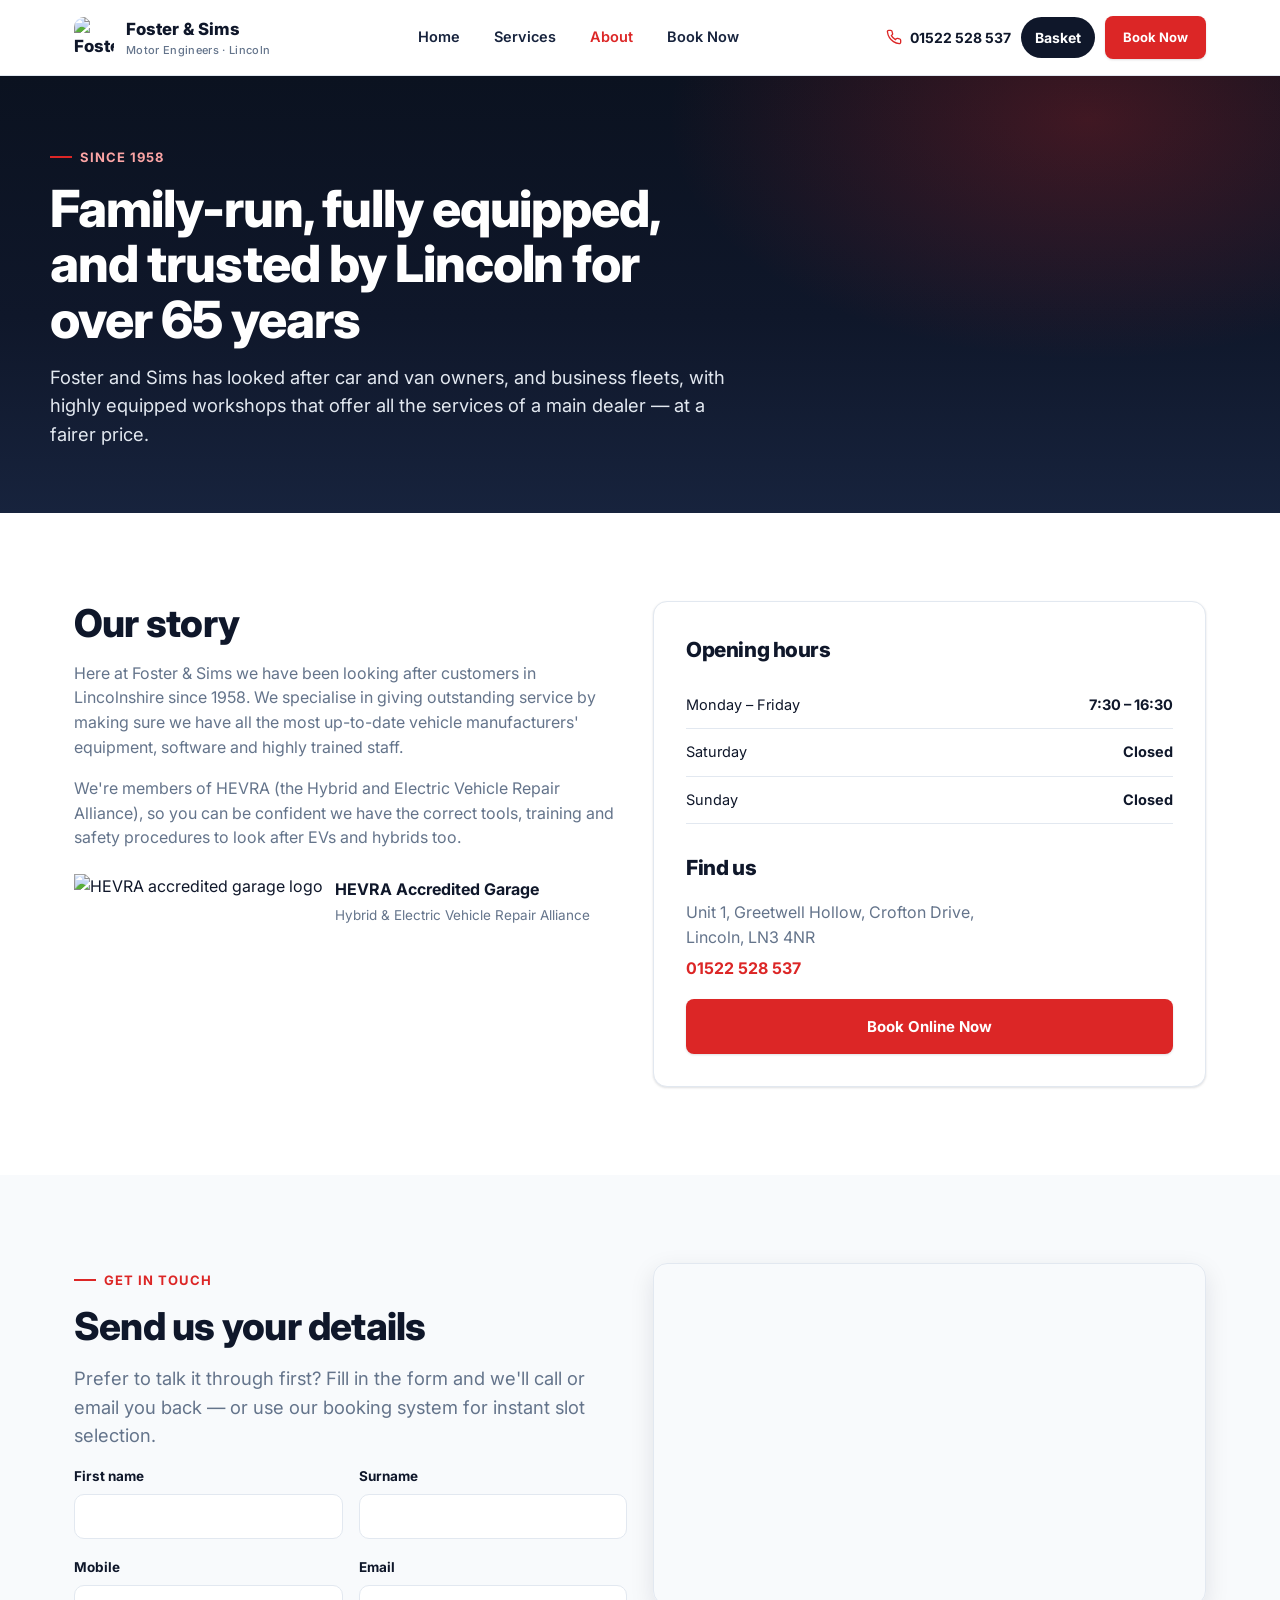
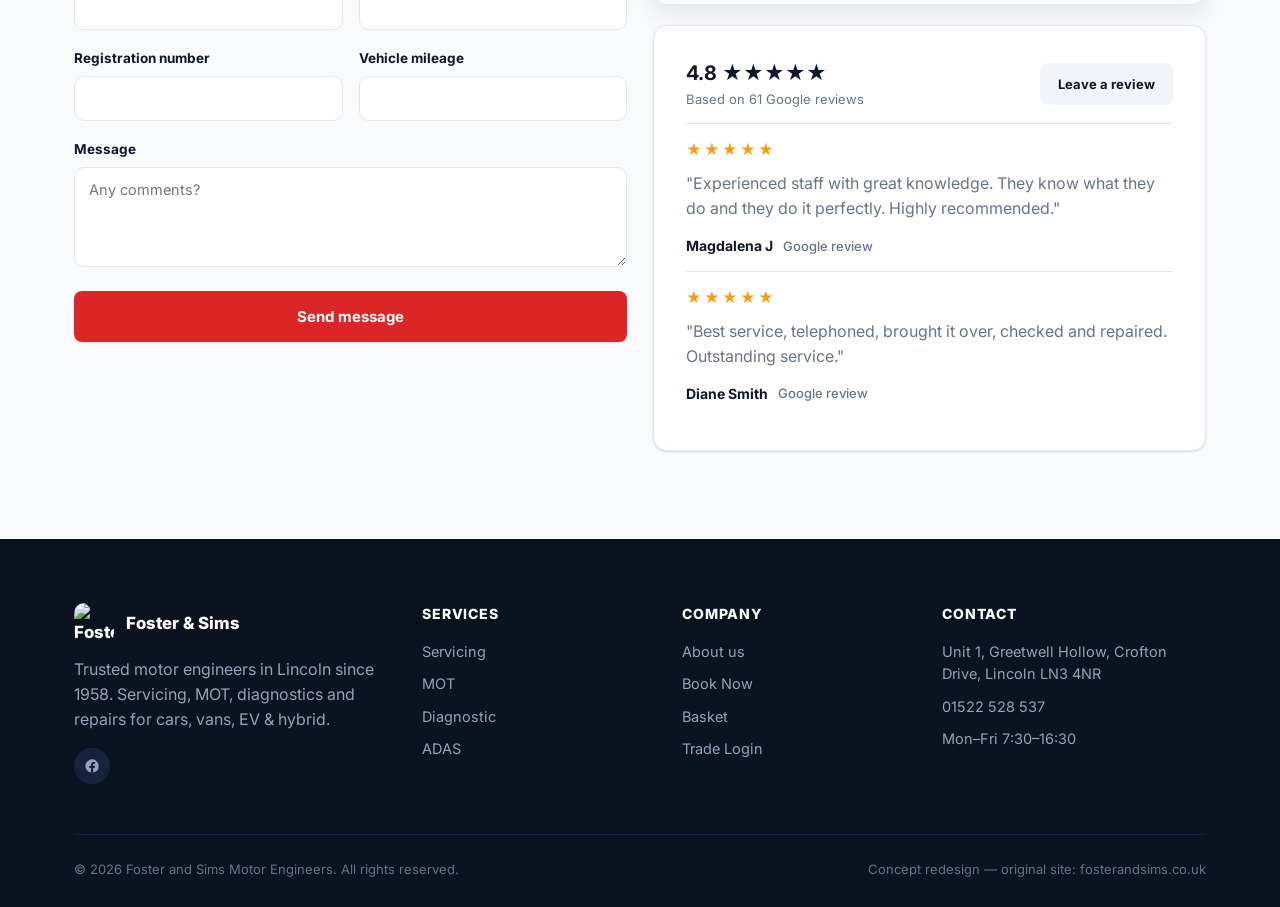
==== about.html @ 4a1a7415 "Initial commit: Foster & Sims website" ====
<!DOCTYPE html>
<html lang="en">
<head>
<meta charset="UTF-8">
<meta name="viewport" content="width=device-width, initial-scale=1">
<title>About Us — Foster &amp; Sims Motor Engineers, Lincoln</title>
<meta name="description" content="Foster and Sims has looked after Lincoln car and van owners since 1958. Opening hours, location, reviews and how to reach us.">
<link rel="icon" href="https://fosterandsims.co.uk/wp-content/uploads/2022/02/cropped-fosterlogo.jpg">
<link rel="preconnect" href="https://fonts.googleapis.com">
<link href="https://fonts.googleapis.com/css2?family=Inter:wght@400;500;600;700;800&display=swap" rel="stylesheet">
<link rel="stylesheet" href="css/styles.css">
<style>
  .hours-table { width: 100%; border-collapse: collapse; }
  .hours-table td { padding: 12px 0; border-bottom: 1px solid var(--slate-200); font-size: 14.5px; }
  .hours-table td:last-child { text-align: right; font-weight: 700; color: var(--navy-900); }
  .map-embed { border-radius: var(--radius-md); overflow: hidden; box-shadow: var(--shadow-md); border: 1px solid var(--slate-200); }
  .map-embed iframe { width: 100%; height: 340px; border: 0; display: block; }
</style>
</head>
<body>

<header class="site-header">
  <div class="container nav-row">
    <a href="index.html" class="brand">
      <img src="https://fosterandsims.co.uk/wp-content/uploads/2022/02/cropped-fosterlogo.jpg" alt="Foster and Sims logo">
      <span>Foster &amp; Sims<small>Motor Engineers · Lincoln</small></span>
    </a>
    <ul class="nav-links">
      <li><a href="index.html">Home</a></li>
      <li class="has-dropdown">
        <a href="services.html">Services</a>
        <div class="dropdown">
          <a href="services.html#servicing">Servicing</a>
          <a href="services.html#mot">MOT</a>
          <a href="services.html#keys">Keys</a>
          <a href="services.html#dpf">DPF</a>
          <a href="services.html#aircon">Air Conditioning</a>
          <a href="services.html#diagnostic">Diagnostic</a>
          <a href="services.html#recovery">Recovery</a>
          <a href="services.html#adas">ADAS</a>
        </div>
      </li>
      <li><a href="about.html" class="active">About</a></li>
      <li><a href="booking.html">Book Now</a></li>
    </ul>
    <div class="nav-cta">
      <div class="nav-phone">
        <svg width="16" height="16" viewBox="0 0 24 24" fill="none" stroke="currentColor" stroke-width="2"><path d="M22 16.92v3a2 2 0 0 1-2.18 2 19.79 19.79 0 0 1-8.63-3.07 19.5 19.5 0 0 1-6-6 19.79 19.79 0 0 1-3.07-8.67A2 2 0 0 1 4.11 2h3a2 2 0 0 1 2 1.72c.127.96.361 1.903.7 2.81a2 2 0 0 1-.45 2.11L8.09 9.91a16 16 0 0 0 6 6l1.27-1.27a2 2 0 0 1 2.11-.45c.907.339 1.85.573 2.81.7A2 2 0 0 1 22 16.92z"/></svg>
        01522 528 537
      </div>
      <a href="checkout.html" class="cart-pill">Basket <span class="cart-count" data-cart-count>0</span></a>
      <a href="booking.html" class="btn btn-primary btn-sm">Book Now</a>
      <button class="menu-toggle" aria-label="Menu"><span></span><span></span><span></span></button>
    </div>
  </div>
</header>

<section class="hero">
  <div class="container" style="position:relative; padding:64px 0 48px;">
    <div class="eyebrow" style="color:#fca5a5;">Since 1958</div>
    <h1 style="color:white; max-width:700px;">Family-run, fully equipped, and trusted by Lincoln for over 65 years</h1>
    <p class="lede" style="color:var(--slate-200); max-width:680px;">Foster and Sims has looked after car and van owners, and business fleets, with highly equipped workshops that offer all the services of a main dealer — at a fairer price.</p>
  </div>
</section>

<section class="section">
  <div class="container grid grid-2" style="align-items:start;">
    <div>
      <h2>Our story</h2>
      <p>Here at Foster &amp; Sims we have been looking after customers in Lincolnshire since 1958. We specialise in giving outstanding service by making sure we have all the most up-to-date vehicle manufacturers' equipment, software and highly trained staff.</p>
      <p>We're members of HEVRA (the Hybrid and Electric Vehicle Repair Alliance), so you can be confident we have the correct tools, training and safety procedures to look after EVs and hybrids too.</p>
      <div class="flex items-center gap-12" style="margin-top:24px;">
        <img src="https://fosterandsims.co.uk/wp-content/uploads/2022/02/HEVRA-logo-new.png" alt="HEVRA accredited garage logo" style="height:56px; width:auto;">
        <div>
          <b style="display:block;">HEVRA Accredited Garage</b>
          <span style="color:var(--slate-500); font-size:13.5px;">Hybrid &amp; Electric Vehicle Repair Alliance</span>
        </div>
      </div>
    </div>
    <div class="panel">
      <h3>Opening hours</h3>
      <table class="hours-table">
        <tr><td>Monday – Friday</td><td>7:30 – 16:30</td></tr>
        <tr><td>Saturday</td><td>Closed</td></tr>
        <tr><td>Sunday</td><td>Closed</td></tr>
      </table>
      <h3 style="margin-top:28px;">Find us</h3>
      <p style="margin-bottom:6px;">Unit 1, Greetwell Hollow, Crofton Drive,<br>Lincoln, LN3 4NR</p>
      <p style="margin-bottom:6px;"><a href="tel:01522528537" style="color:var(--red-600); font-weight:700;">01522 528 537</a></p>
      <a href="booking.html" class="btn btn-primary btn-block" style="margin-top:12px;">Book Online Now</a>
    </div>
  </div>
</section>

<section class="section section-alt">
  <div class="container grid grid-2" style="align-items:start;">
    <div>
      <div class="eyebrow">Get in touch</div>
      <h2>Send us your details</h2>
      <p class="lede">Prefer to talk it through first? Fill in the form and we'll call or email you back — or use our booking system for instant slot selection.</p>
      <form id="contactForm">
        <div class="field-row">
          <div class="field"><label for="cFirst">First name</label><input id="cFirst" required></div>
          <div class="field"><label for="cLast">Surname</label><input id="cLast" required></div>
        </div>
        <div class="field-row">
          <div class="field"><label for="cPhone">Mobile</label><input id="cPhone" type="tel" required></div>
          <div class="field"><label for="cEmail">Email</label><input id="cEmail" type="email" required></div>
        </div>
        <div class="field-row">
          <div class="field"><label for="cReg">Registration number</label><input id="cReg"></div>
          <div class="field"><label for="cMileage">Vehicle mileage</label><input id="cMileage" type="number"></div>
        </div>
        <div class="field">
          <label for="cMessage">Message</label>
          <textarea id="cMessage" placeholder="Any comments?"></textarea>
        </div>
        <div id="contactAlert" class="alert alert-success hidden" style="margin-bottom:16px;"></div>
        <button type="submit" class="btn btn-primary btn-block">Send message</button>
      </form>
    </div>
    <div>
      <div class="map-embed">
        <iframe src="https://maps.google.com/maps?q=Foster%20and%20Sims&t=m&z=15&output=embed&iwloc=near" loading="lazy" title="Foster and Sims location map"></iframe>
      </div>
      <div class="panel" style="margin-top:20px;">
        <div class="flex items-center justify-between" style="margin-bottom:14px;">
          <div>
            <b style="font-size:20px;">4.8 ★★★★★</b>
            <div style="color:var(--slate-500); font-size:13px;">Based on 61 Google reviews</div>
          </div>
          <a href="https://search.google.com/local/writereview?placeid=ChIJxYJKTl9beEgRuau8gdpOIkw" target="_blank" rel="noopener" class="btn btn-ghost btn-sm">Leave a review</a>
        </div>
        <div class="testimonial" style="box-shadow:none; border:none; padding:14px 0; border-top:1px solid var(--slate-200); border-radius:0;">
          <div class="stars">★★★★★</div>
          <p style="margin-bottom:0;">"Experienced staff with great knowledge. They know what they do and they do it perfectly. Highly recommended."</p>
          <div class="testimonial-author">Magdalena J<span>Google review</span></div>
        </div>
        <div class="testimonial" style="box-shadow:none; border:none; padding:14px 0; border-top:1px solid var(--slate-200); border-radius:0;">
          <div class="stars">★★★★★</div>
          <p style="margin-bottom:0;">"Best service, telephoned, brought it over, checked and repaired. Outstanding service."</p>
          <div class="testimonial-author">Diane Smith<span>Google review</span></div>
        </div>
      </div>
    </div>
  </div>
</section>

<footer class="site-footer">
  <div class="container">
    <div class="footer-grid">
      <div class="footer-brand">
        <div class="brand" style="color:white; margin-bottom:14px;">
          <img src="https://fosterandsims.co.uk/wp-content/uploads/2022/02/cropped-fosterlogo.jpg" alt="Foster and Sims logo">
          <span>Foster &amp; Sims</span>
        </div>
        <p>Trusted motor engineers in Lincoln since 1958. Servicing, MOT, diagnostics and repairs for cars, vans, EV &amp; hybrid.</p>
        <div class="socials">
          <a href="https://www.facebook.com/fosterandsims" aria-label="Facebook" target="_blank" rel="noopener">
            <svg width="16" height="16" viewBox="0 0 24 24" fill="currentColor"><path d="M22 12a10 10 0 1 0-11.5 9.87v-6.98H7.9V12h2.6V9.8c0-2.56 1.53-3.97 3.87-3.97 1.12 0 2.29.2 2.29.2v2.5h-1.29c-1.27 0-1.67.79-1.67 1.6V12h2.85l-.46 2.89h-2.39v6.98A10 10 0 0 0 22 12Z"/></svg>
          </a>
        </div>
      </div>
      <div>
        <h4>Services</h4>
        <a href="services.html#servicing">Servicing</a>
        <a href="services.html#mot">MOT</a>
        <a href="services.html#diagnostic">Diagnostic</a>
        <a href="services.html#adas">ADAS</a>
      </div>
      <div>
        <h4>Company</h4>
        <a href="about.html">About us</a>
        <a href="booking.html">Book Now</a>
        <a href="checkout.html">Basket</a>
        <a href="https://fosterandsims.co.uk/tradelogin/" target="_blank" rel="noopener">Trade Login</a>
      </div>
      <div>
        <h4>Contact</h4>
        <li>Unit 1, Greetwell Hollow, Crofton Drive, Lincoln LN3 4NR</li>
        <li>01522 528 537</li>
        <li>Mon–Fri 7:30–16:30</li>
      </div>
    </div>
    <div class="footer-bottom">
      <span>&copy; <span data-year></span> Foster and Sims Motor Engineers. All rights reserved.</span>
      <span>Concept redesign — original site: fosterandsims.co.uk</span>
    </div>
  </div>
</footer>

<script src="app.js"></script>
<script>
  document.getElementById("contactForm").addEventListener("submit", function (e) {
    e.preventDefault();
    var box = document.getElementById("contactAlert");
    box.textContent = "Thanks — we've got your details and will be in touch shortly.";
    box.classList.remove("hidden");
    this.reset();
  });
</script>
</body>
</html>
---- css/styles.css ----
/* =========================================================
   Foster & Sims — Design System
   ========================================================= */

:root {
  --navy-950: #0b1220;
  --navy-900: #0f172a;
  --navy-800: #17233d;
  --navy-700: #223256;
  --navy-600: #2e4372;
  --slate-500: #64748b;
  --slate-400: #94a3b8;
  --slate-200: #e2e8f0;
  --slate-100: #f1f5f9;
  --slate-50: #f8fafc;
  --white: #ffffff;

  --red-600: #dc2626;
  --red-700: #b91c1c;
  --red-50: #fef2f2;

  --amber-500: #f59e0b;

  --green-600: #16a34a;
  --green-50: #f0fdf4;

  --radius-sm: 8px;
  --radius-md: 14px;
  --radius-lg: 22px;

  --shadow-sm: 0 1px 2px rgba(15, 23, 42, 0.06), 0 1px 3px rgba(15, 23, 42, 0.08);
  --shadow-md: 0 8px 24px rgba(15, 23, 42, 0.10);
  --shadow-lg: 0 20px 48px rgba(15, 23, 42, 0.16);

  --container: 1180px;
  --header-h: 76px;
}

* { box-sizing: border-box; }
html { scroll-behavior: smooth; }

body {
  margin: 0;
  font-family: "Inter", -apple-system, BlinkMacSystemFont, "Segoe UI", Roboto, Helvetica, Arial, sans-serif;
  color: var(--navy-900);
  background: var(--white);
  -webkit-font-smoothing: antialiased;
  line-height: 1.55;
}

img { max-width: 100%; display: block; }
a { color: inherit; text-decoration: none; }
ul { margin: 0; padding: 0; list-style: none; }
button { font-family: inherit; cursor: pointer; }
input, select, textarea { font-family: inherit; }

.container {
  width: 100%;
  max-width: var(--container);
  margin: 0 auto;
  padding: 0 24px;
}

.section { padding: 88px 0; }
.section-tight { padding: 56px 0; }
.section-alt { background: var(--slate-50); }

.eyebrow {
  display: inline-flex;
  align-items: center;
  gap: 8px;
  font-size: 13px;
  font-weight: 700;
  letter-spacing: 0.08em;
  text-transform: uppercase;
  color: var(--red-600);
  margin-bottom: 14px;
}
.eyebrow::before {
  content: "";
  width: 22px;
  height: 2px;
  background: var(--red-600);
  display: inline-block;
}

h1, h2, h3, h4 { margin: 0 0 16px; font-weight: 800; letter-spacing: -0.02em; color: var(--navy-900); }
h1 { font-size: clamp(2.2rem, 4vw, 3.4rem); line-height: 1.08; }
h2 { font-size: clamp(1.7rem, 3vw, 2.4rem); line-height: 1.15; }
h3 { font-size: 1.3rem; }
p { color: var(--slate-500); margin: 0 0 16px; }
.lede { font-size: 1.15rem; color: var(--slate-500); max-width: 640px; }
.section-head { max-width: 640px; margin-bottom: 48px; }
.center { text-align: center; margin-left: auto; margin-right: auto; }

/* -------------------- Buttons -------------------- */
.btn {
  display: inline-flex;
  align-items: center;
  justify-content: center;
  gap: 8px;
  padding: 14px 26px;
  border-radius: var(--radius-sm);
  font-weight: 700;
  font-size: 15px;
  border: 2px solid transparent;
  transition: transform 0.15s ease, box-shadow 0.15s ease, background 0.15s ease, color 0.15s ease;
  white-space: nowrap;
}
.btn:active { transform: translateY(1px); }
.btn-primary { background: var(--red-600); color: var(--white); box-shadow: var(--shadow-sm); }
.btn-primary:hover { background: var(--red-700); box-shadow: var(--shadow-md); }
.btn-dark { background: var(--navy-900); color: var(--white); }
.btn-dark:hover { background: var(--navy-800); }
.btn-outline { background: transparent; border-color: rgba(255,255,255,0.35); color: inherit; }
.btn-outline:hover { border-color: var(--red-600); color: var(--red-600); }
.btn-ghost { background: var(--slate-100); color: var(--navy-900); }
.btn-ghost:hover { background: var(--slate-200); }
.btn-block { width: 100%; }
.btn-sm { padding: 9px 16px; font-size: 13px; border-radius: 8px; }
.btn:disabled { opacity: 0.5; cursor: not-allowed; }

/* -------------------- Header / Nav -------------------- */
.site-header {
  position: sticky;
  top: 0;
  z-index: 500;
  background: rgba(255,255,255,0.9);
  backdrop-filter: saturate(180%) blur(10px);
  border-bottom: 1px solid var(--slate-200);
  height: var(--header-h);
  display: flex;
  align-items: center;
  transition: box-shadow 0.2s ease;
}
.site-header.is-scrolled { box-shadow: var(--shadow-sm); }
.nav-row { display: flex; align-items: center; justify-content: space-between; gap: 24px; }
.brand { display: flex; align-items: center; gap: 12px; font-weight: 800; font-size: 1.05rem; color: var(--navy-900); }
.brand img { height: 40px; width: 40px; border-radius: 10px; object-fit: cover; }
.brand small { display: block; font-weight: 500; font-size: 11px; color: var(--slate-500); letter-spacing: 0.03em; }

.nav-links { display: flex; align-items: center; gap: 6px; }
.nav-links > li > a, .nav-links > li > button.nav-link {
  display: flex; align-items: center; gap: 6px;
  padding: 10px 14px; border-radius: 8px; font-weight: 600; font-size: 14.5px;
  color: var(--navy-800); background: transparent; border: none;
}
.nav-links > li > a:hover, .nav-links > li > button.nav-link:hover { background: var(--slate-100); color: var(--red-600); }
.nav-links > li > a.active { color: var(--red-600); }

.nav-cta { display: flex; align-items: center; gap: 10px; }
.nav-phone { display: flex; align-items: center; gap: 8px; font-weight: 700; font-size: 14px; color: var(--navy-900); }
.nav-phone svg { color: var(--red-600); }

.has-dropdown { position: relative; }
.dropdown {
  position: absolute; top: calc(100% + 10px); left: 0; min-width: 230px;
  background: var(--white); border-radius: var(--radius-md); box-shadow: var(--shadow-lg);
  border: 1px solid var(--slate-200); padding: 8px; opacity: 0; visibility: hidden;
  transform: translateY(6px); transition: all 0.15s ease;
}
.has-dropdown:hover .dropdown { opacity: 1; visibility: visible; transform: translateY(0); }
.dropdown a { display: block; padding: 10px 12px; border-radius: 8px; font-size: 14px; font-weight: 600; color: var(--navy-800); }
.dropdown a:hover { background: var(--red-50); color: var(--red-600); }

.cart-pill {
  position: relative; display: inline-flex; align-items: center; gap: 8px;
  padding: 10px 14px; border-radius: 999px; background: var(--navy-900); color: var(--white); font-weight: 700; font-size: 14px;
}
.cart-count {
  position: absolute; top: -6px; right: -6px; background: var(--red-600); color: white;
  font-size: 11px; font-weight: 800; min-width: 18px; height: 18px; border-radius: 999px;
  display: flex; align-items: center; justify-content: center; padding: 0 4px;
}

.menu-toggle { display: none; background: none; border: none; padding: 8px; }
.menu-toggle span { display: block; width: 22px; height: 2px; background: var(--navy-900); margin: 5px 0; border-radius: 2px; }

/* -------------------- Hero -------------------- */
.hero {
  position: relative;
  background: linear-gradient(180deg, var(--navy-950) 0%, var(--navy-900) 55%, var(--navy-800) 100%);
  color: var(--white);
  overflow: hidden;
}
.hero::after {
  content: ""; position: absolute; inset: 0;
  background: radial-gradient(700px 400px at 85% 10%, rgba(220,38,38,0.25), transparent 60%);
  pointer-events: none;
}
.hero-inner { position: relative; display: grid; grid-template-columns: 1.1fr 0.9fr; gap: 48px; align-items: center; padding: 80px 0 70px; }
.hero h1 { color: var(--white); }
.hero .lede { color: var(--slate-200); }
.hero-badges { display: flex; gap: 22px; margin-top: 34px; flex-wrap: wrap; }
.hero-badge { display: flex; align-items: center; gap: 10px; font-size: 13.5px; font-weight: 600; color: var(--slate-200); }
.hero-badge b { color: var(--white); font-size: 20px; display: block; }
.hero-actions { display: flex; gap: 14px; margin-top: 34px; flex-wrap: wrap; }
.hero-art { position: relative; }
.hero-art img { border-radius: var(--radius-lg); box-shadow: var(--shadow-lg); }
.hero-price-card {
  position: absolute; bottom: -24px; left: -24px; background: var(--white); color: var(--navy-900);
  border-radius: var(--radius-md); padding: 18px 20px; box-shadow: var(--shadow-lg); display: flex; align-items: center; gap: 14px;
}
.hero-price-card .amt { font-size: 26px; font-weight: 800; color: var(--red-600); }

/* -------------------- Cards / Grids -------------------- */
.grid { display: grid; gap: 26px; }
.grid-2 { grid-template-columns: repeat(2, 1fr); }
.grid-3 { grid-template-columns: repeat(3, 1fr); }
.grid-4 { grid-template-columns: repeat(4, 1fr); }

.card {
  background: var(--white); border: 1px solid var(--slate-200); border-radius: var(--radius-md);
  overflow: hidden; box-shadow: var(--shadow-sm); transition: transform 0.18s ease, box-shadow 0.18s ease;
  display: flex; flex-direction: column;
}
.card:hover { transform: translateY(-4px); box-shadow: var(--shadow-md); }
.card img { height: 170px; width: 100%; object-fit: cover; }
.card-body { padding: 22px; display: flex; flex-direction: column; gap: 8px; flex: 1; }
.card-body h3 { margin-bottom: 2px; }
.card-price { font-weight: 800; color: var(--red-600); font-size: 14px; margin-bottom: 4px; }
.card-body .btn { margin-top: auto; align-self: flex-start; }

.icon-badge {
  width: 46px; height: 46px; border-radius: 12px; background: var(--red-50); color: var(--red-600);
  display: flex; align-items: center; justify-content: center; margin-bottom: 14px;
}

.stat-strip { display: flex; justify-content: space-between; flex-wrap: wrap; gap: 24px; }
.stat { text-align: center; }
.stat b { display: block; font-size: 2rem; font-weight: 800; color: var(--navy-900); }
.stat span { font-size: 13px; color: var(--slate-500); font-weight: 600; }

.logo-strip { display: grid; grid-template-columns: repeat(8, 1fr); gap: 18px; align-items: center; }
.logo-strip img { width: 100%; border-radius: 10px; opacity: 0.85; filter: grayscale(15%); transition: opacity 0.2s ease; }
.logo-strip img:hover { opacity: 1; }

.testimonial {
  background: var(--white); border: 1px solid var(--slate-200); border-radius: var(--radius-md);
  padding: 24px; box-shadow: var(--shadow-sm);
}
.stars { color: var(--amber-500); font-size: 15px; margin-bottom: 10px; letter-spacing: 2px; }
.testimonial-author { display: flex; align-items: center; gap: 10px; margin-top: 14px; font-weight: 700; font-size: 14px; }
.testimonial-author span { font-weight: 500; color: var(--slate-500); font-size: 13px; display: block; }

.cta-banner {
  background: linear-gradient(120deg, var(--navy-900), var(--navy-700));
  color: var(--white); border-radius: var(--radius-lg); padding: 56px; display: flex; align-items: center; justify-content: space-between; gap: 30px; flex-wrap: wrap;
}
.cta-banner h2 { color: var(--white); margin-bottom: 8px; }
.cta-banner p { color: var(--slate-200); margin-bottom: 0; }

/* -------------------- Footer -------------------- */
.site-footer { background: var(--navy-950); color: var(--slate-200); padding: 64px 0 28px; }
.footer-grid { display: grid; grid-template-columns: 1.4fr 1fr 1fr 1.2fr; gap: 40px; margin-bottom: 40px; }
.footer-grid h4 { color: var(--white); font-size: 14px; text-transform: uppercase; letter-spacing: 0.06em; }
.footer-grid a, .footer-grid li { color: var(--slate-400); font-size: 14.5px; margin-bottom: 10px; display: block; }
.footer-grid a:hover { color: var(--white); }
.footer-brand p { color: var(--slate-400); max-width: 300px; }
.footer-bottom { border-top: 1px solid var(--navy-800); padding-top: 24px; display: flex; justify-content: space-between; flex-wrap: wrap; gap: 12px; font-size: 13px; color: var(--slate-500); }
.socials { display: flex; gap: 10px; }
.socials a { width: 36px; height: 36px; border-radius: 999px; background: var(--navy-800); display: flex; align-items: center; justify-content: center; }
.socials a:hover { background: var(--red-600); }

/* -------------------- Forms -------------------- */
.field { margin-bottom: 18px; }
.field label { display: block; font-weight: 700; font-size: 13.5px; margin-bottom: 7px; color: var(--navy-900); }
.field .hint { font-size: 12px; color: var(--slate-500); margin-top: 6px; }
.field input, .field select, .field textarea {
  width: 100%; padding: 13px 14px; border-radius: 10px; border: 1.5px solid var(--slate-200);
  font-size: 14.5px; color: var(--navy-900); background: var(--white); transition: border-color 0.15s ease, box-shadow 0.15s ease;
}
.field input:focus, .field select:focus, .field textarea:focus {
  outline: none; border-color: var(--navy-700); box-shadow: 0 0 0 3px rgba(23,35,61,0.12);
}
.field.error input, .field.error select { border-color: var(--red-600); background: var(--red-50); }
.field .error-msg { color: var(--red-600); font-size: 12.5px; margin-top: 6px; display: none; font-weight: 600; }
.field.error .error-msg { display: block; }
.field-row { display: grid; grid-template-columns: 1fr 1fr; gap: 16px; }
textarea { resize: vertical; min-height: 100px; }

.checkbox-row { display: flex; align-items: flex-start; gap: 10px; font-size: 14px; color: var(--navy-900); font-weight: 600; }
.checkbox-row input { width: 18px; height: 18px; margin-top: 2px; }

/* -------------------- Booking specific -------------------- */
.booking-shell {
  background: var(--slate-50); min-height: 60vh;
}
.booking-tabs { display: inline-flex; background: var(--white); border: 1px solid var(--slate-200); padding: 6px; border-radius: 999px; box-shadow: var(--shadow-sm); margin-bottom: 40px; }
.booking-tabs button {
  border: none; background: transparent; padding: 12px 26px; border-radius: 999px; font-weight: 700; font-size: 14.5px; color: var(--slate-500);
  display: flex; align-items: center; gap: 8px;
}
.booking-tabs button.active { background: var(--navy-900); color: var(--white); }

.steps { display: flex; gap: 0; margin-bottom: 36px; flex-wrap: wrap; }
.step { flex: 1; min-width: 140px; padding: 14px 18px; border-bottom: 3px solid var(--slate-200); font-weight: 700; font-size: 13.5px; color: var(--slate-400); display: flex; align-items: center; gap: 10px; }
.step .num { width: 26px; height: 26px; border-radius: 999px; background: var(--slate-200); color: var(--white); display: flex; align-items: center; justify-content: center; font-size: 12.5px; }
.step.active { border-color: var(--red-600); color: var(--navy-900); }
.step.active .num { background: var(--red-600); }
.step.done { color: var(--navy-900); }
.step.done .num { background: var(--green-600); }

.booking-layout { display: grid; grid-template-columns: 1fr 360px; gap: 32px; align-items: start; }
.panel { background: var(--white); border: 1px solid var(--slate-200); border-radius: var(--radius-md); padding: 32px; box-shadow: var(--shadow-sm); }
.panel + .panel { margin-top: 24px; }

.service-pick { display: grid; grid-template-columns: repeat(2, 1fr); gap: 14px; }
.service-option {
  border: 1.5px solid var(--slate-200); border-radius: 12px; padding: 16px; cursor: pointer; transition: all 0.15s ease; position: relative;
}
.service-option:hover { border-color: var(--navy-600); }
.service-option.selected { border-color: var(--red-600); background: var(--red-50); }
.service-option h4 { margin: 0 0 4px; font-size: 14.5px; }
.service-option .price { font-weight: 800; color: var(--red-600); font-size: 14px; }
.service-option .desc { font-size: 12.5px; color: var(--slate-500); margin-top: 4px; }
.service-option .check { position: absolute; top: 12px; right: 12px; width: 20px; height: 20px; border-radius: 999px; border: 1.5px solid var(--slate-200); background: var(--white); display: flex; align-items: center; justify-content: center; }
.service-option.selected .check { background: var(--red-600); border-color: var(--red-600); color: white; }

.date-grid { display: grid; grid-template-columns: repeat(7, 1fr); gap: 8px; margin-bottom: 22px; }
.date-cell {
  border: 1.5px solid var(--slate-200); border-radius: 10px; padding: 10px 6px; text-align: center; cursor: pointer; transition: all 0.15s ease;
}
.date-cell .dow { display: block; font-size: 10.5px; color: var(--slate-400); font-weight: 700; text-transform: uppercase; }
.date-cell .dom { display: block; font-size: 16px; font-weight: 800; color: var(--navy-900); }
.date-cell:hover { border-color: var(--navy-600); }
.date-cell.selected { background: var(--navy-900); border-color: var(--navy-900); }
.date-cell.selected .dow, .date-cell.selected .dom { color: var(--white); }
.date-cell.disabled { opacity: 0.35; cursor: not-allowed; }

.slot-grid { display: grid; grid-template-columns: repeat(4, 1fr); gap: 10px; }
.slot {
  border: 1.5px solid var(--slate-200); border-radius: 10px; padding: 11px 6px; text-align: center; font-weight: 700; font-size: 13.5px; cursor: pointer; transition: all 0.15s ease; color: var(--navy-900);
}
.slot:hover { border-color: var(--navy-600); }
.slot.selected { background: var(--red-600); border-color: var(--red-600); color: var(--white); }
.slot.unavailable { opacity: 0.3; cursor: not-allowed; text-decoration: line-through; }

.summary-card { position: sticky; top: calc(var(--header-h) + 24px); }
.summary-card h3 { display: flex; align-items: center; justify-content: space-between; }
.summary-line { display: flex; justify-content: space-between; padding: 12px 0; border-bottom: 1px dashed var(--slate-200); font-size: 14px; }
.summary-line b { color: var(--navy-900); }
.summary-line .muted { color: var(--slate-500); font-size: 12.5px; }
.summary-total { display: flex; justify-content: space-between; padding-top: 16px; font-size: 17px; font-weight: 800; }
.empty-note { color: var(--slate-500); font-size: 14px; text-align: center; padding: 30px 10px; }

/* -------------------- Cart / Checkout -------------------- */
.cart-item { display: flex; gap: 16px; padding: 18px 0; border-bottom: 1px solid var(--slate-200); align-items: flex-start; }
.cart-item:last-child { border-bottom: none; }
.cart-item .icon-badge { flex-shrink: 0; }
.cart-item .meta { flex: 1; }
.cart-item .meta h4 { margin: 0 0 4px; font-size: 15px; }
.cart-item .meta .tags { display: flex; gap: 8px; flex-wrap: wrap; margin-top: 8px; }
.tag { background: var(--slate-100); color: var(--slate-500); font-size: 11.5px; font-weight: 700; padding: 4px 9px; border-radius: 999px; }
.cart-item .price-col { text-align: right; flex-shrink: 0; }
.cart-item .price-col .amt { font-weight: 800; font-size: 15.5px; }
.remove-btn { color: var(--red-600); font-size: 12.5px; font-weight: 700; background: none; border: none; margin-top: 8px; }

.pay-toggle { display: grid; grid-template-columns: 1fr 1fr; gap: 14px; margin-bottom: 24px; }
.pay-option { border: 1.5px solid var(--slate-200); border-radius: 12px; padding: 16px; cursor: pointer; }
.pay-option.selected { border-color: var(--navy-700); background: var(--slate-50); }
.pay-option h4 { margin: 0 0 4px; font-size: 14.5px; display: flex; align-items: center; gap: 8px; }
.pay-option p { margin: 0; font-size: 12.5px; }

.card-visual {
  background: linear-gradient(120deg, var(--navy-900), var(--navy-700)); border-radius: 16px; padding: 22px; color: white;
  margin-bottom: 22px; min-height: 140px; display: flex; flex-direction: column; justify-content: space-between; font-family: monospace;
}
.card-visual .num { font-size: 19px; letter-spacing: 3px; }
.card-visual .row { display: flex; justify-content: space-between; font-size: 11px; text-transform: uppercase; color: var(--slate-200); }
.card-visual .row b { display: block; font-size: 13px; color: white; letter-spacing: 1px; margin-top: 4px; }

.badge-secure { display: inline-flex; align-items: center; gap: 8px; font-size: 12.5px; font-weight: 700; color: var(--green-600); background: var(--green-50); padding: 8px 14px; border-radius: 999px; }

.confirmation { text-align: center; padding: 50px 20px; }
.confirmation .tick { width: 76px; height: 76px; border-radius: 999px; background: var(--green-50); color: var(--green-600); display: flex; align-items: center; justify-content: center; margin: 0 auto 24px; }
.confirmation .ref { font-size: 22px; font-weight: 800; letter-spacing: 0.05em; color: var(--navy-900); margin: 10px 0 26px; }

.alert { border-radius: 10px; padding: 14px 16px; font-size: 13.5px; font-weight: 600; display: flex; gap: 10px; align-items: flex-start; }
.alert-success { background: var(--green-50); color: #166534; }
.alert-info { background: #eff6ff; color: #1d4ed8; }

/* -------------------- Utilities -------------------- */
.flex { display: flex; }
.items-center { align-items: center; }
.justify-between { justify-content: space-between; }
.gap-8 { gap: 8px; }
.gap-12 { gap: 12px; }
.mt-0 { margin-top: 0 !important; }
.mb-0 { margin-bottom: 0 !important; }
.hidden { display: none !important; }
.pill { background: var(--slate-100); padding: 6px 12px; border-radius: 999px; font-size: 12.5px; font-weight: 700; color: var(--navy-800); }

/* -------------------- Responsive -------------------- */
@media (max-width: 960px) {
  .hero-inner { grid-template-columns: 1fr; padding-top: 48px; }
  .booking-layout { grid-template-columns: 1fr; }
  .summary-card { position: static; }
  .grid-4 { grid-template-columns: repeat(2, 1fr); }
  .grid-3 { grid-template-columns: repeat(2, 1fr); }
  .grid-2 { grid-template-columns: 1fr; }
  .footer-grid { grid-template-columns: 1fr 1fr; }
  .logo-strip { grid-template-columns: repeat(4, 1fr); }
}

@media (max-width: 760px) {
  .nav-links, .nav-phone { display: none; }
  .menu-toggle { display: block; }
  .site-header.nav-open .nav-links {
    display: flex; position: fixed; top: var(--header-h); left: 0; right: 0; bottom: 0; background: white;
    flex-direction: column; align-items: stretch; padding: 20px; overflow-y: auto; gap: 2px;
  }
  .site-header.nav-open .dropdown { position: static; opacity: 1; visibility: visible; transform: none; box-shadow: none; border: none; display: none; }
  .site-header.nav-open .has-dropdown.open .dropdown { display: block; }
  .service-pick { grid-template-columns: 1fr; }
  .date-grid { grid-template-columns: repeat(4, 1fr); }
  .slot-grid { grid-template-columns: repeat(2, 1fr); }
  .cta-banner { padding: 32px; }
  .footer-grid { grid-template-columns: 1fr; }
  .field-row { grid-template-columns: 1fr; }
  .pay-toggle { grid-template-columns: 1fr; }
}
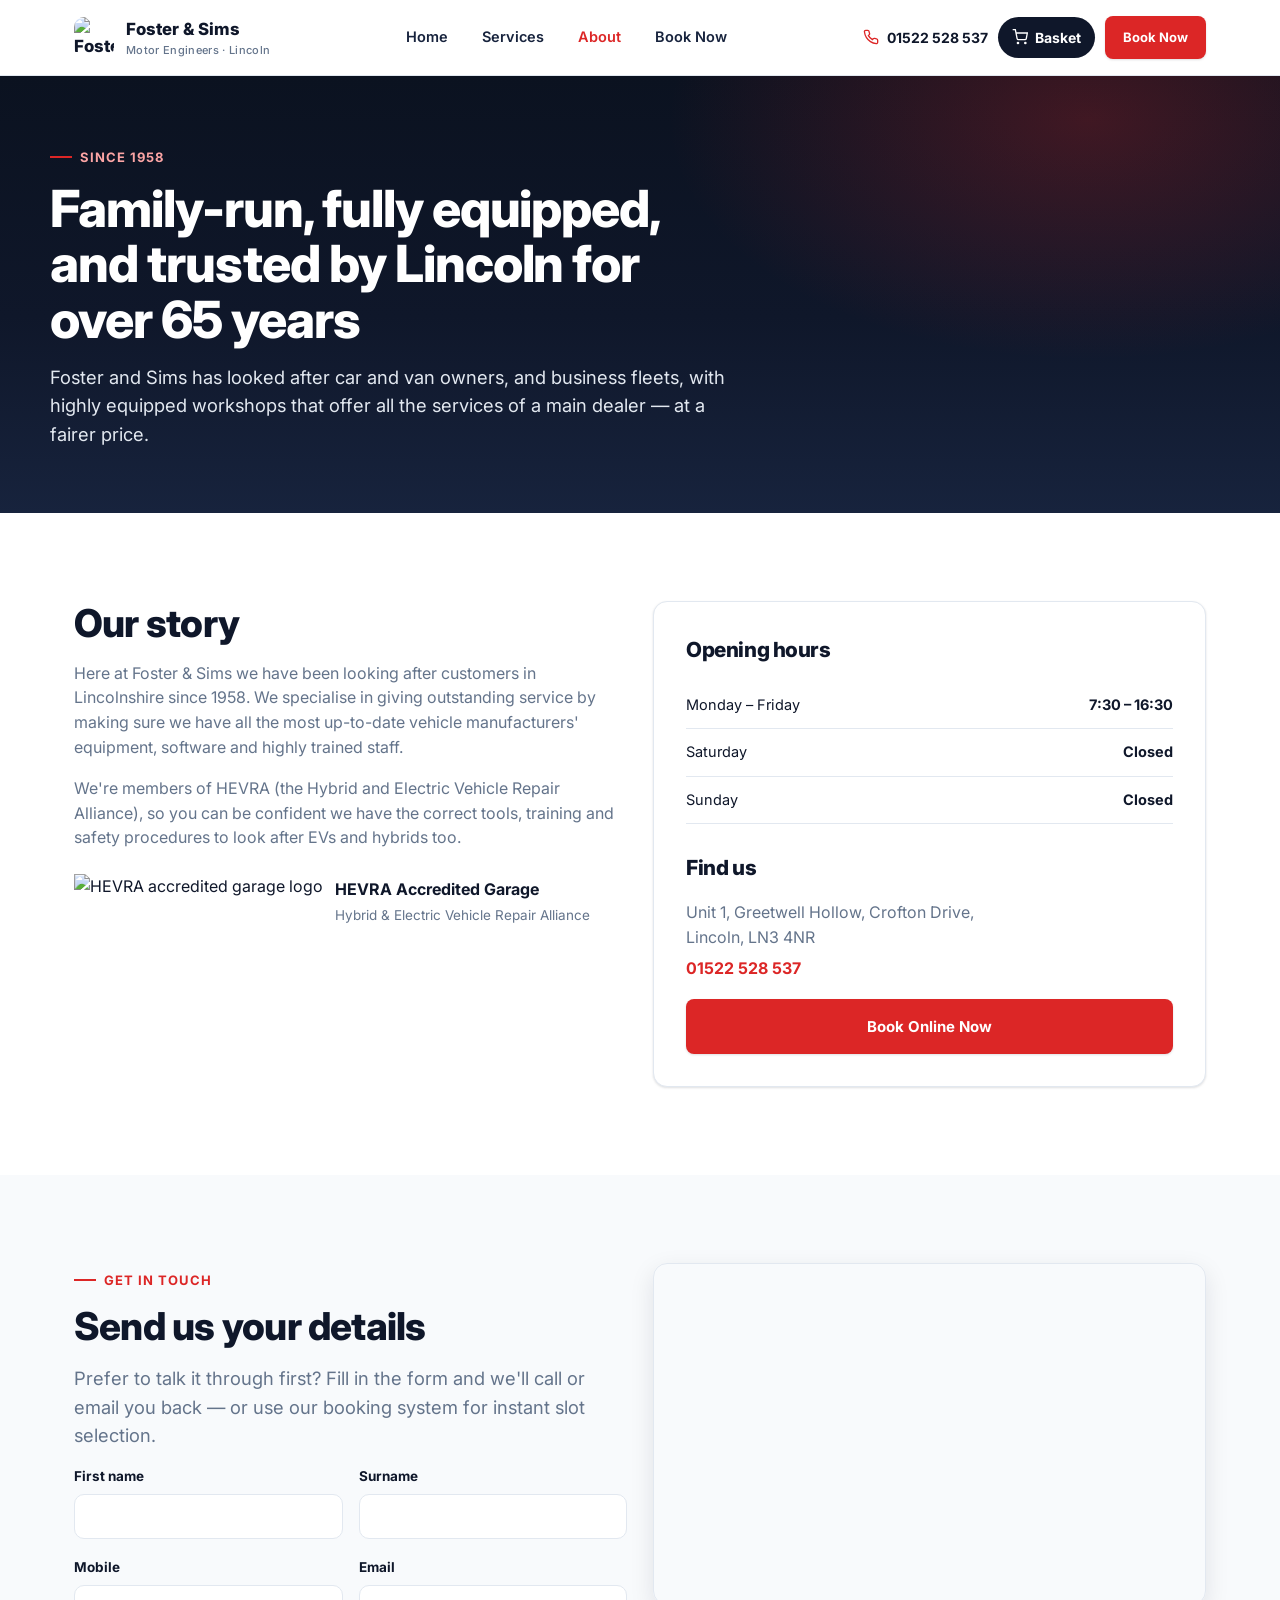
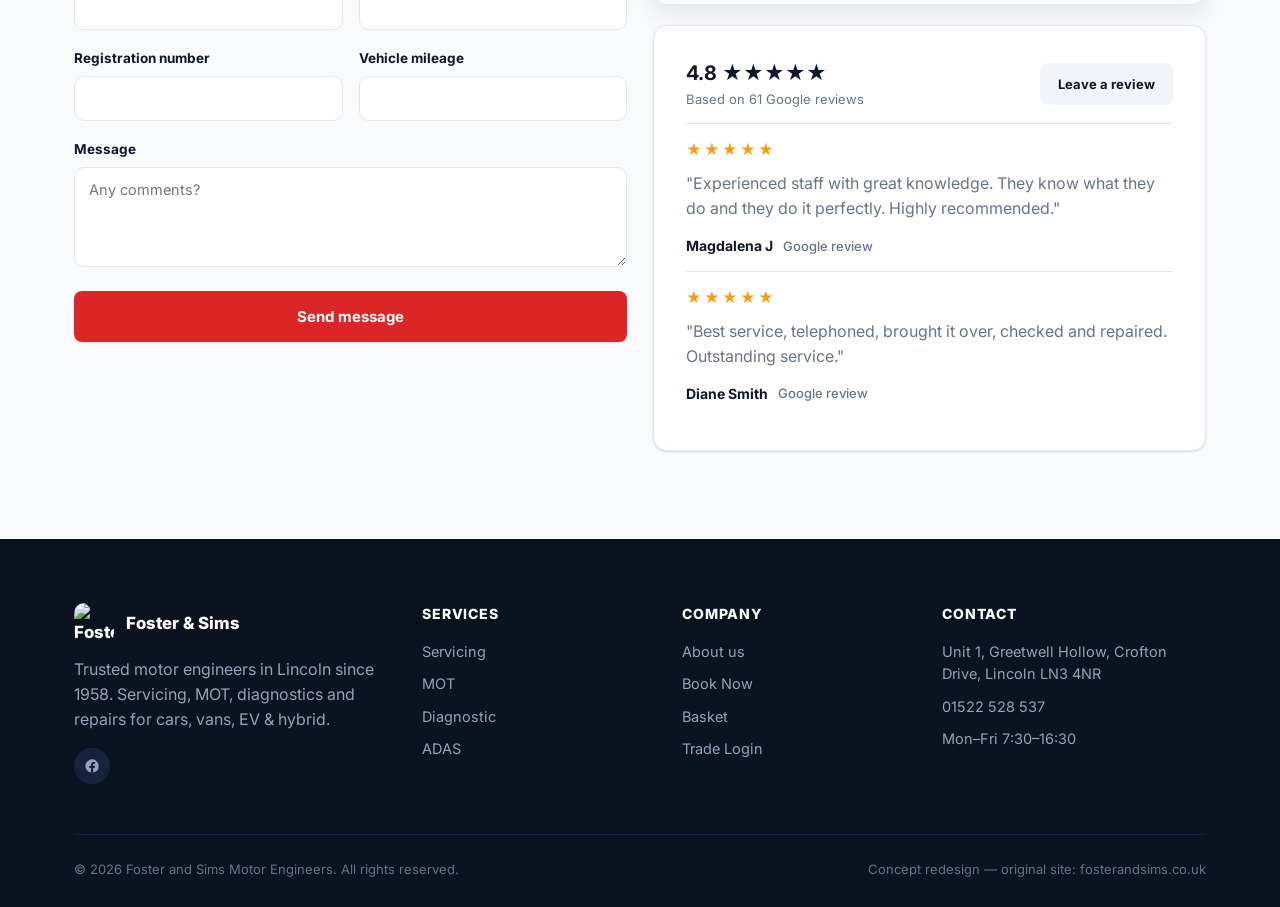
==== commit 86f65902: "Fix mobile responsive layout issues - Fix mobile header overflow: backdrop-filter on sticky header b" ====
--- a/about.html
+++ b/about.html
@@ -48,7 +48,7 @@
         <svg width="16" height="16" viewBox="0 0 24 24" fill="none" stroke="currentColor" stroke-width="2"><path d="M22 16.92v3a2 2 0 0 1-2.18 2 19.79 19.79 0 0 1-8.63-3.07 19.5 19.5 0 0 1-6-6 19.79 19.79 0 0 1-3.07-8.67A2 2 0 0 1 4.11 2h3a2 2 0 0 1 2 1.72c.127.96.361 1.903.7 2.81a2 2 0 0 1-.45 2.11L8.09 9.91a16 16 0 0 0 6 6l1.27-1.27a2 2 0 0 1 2.11-.45c.907.339 1.85.573 2.81.7A2 2 0 0 1 22 16.92z"/></svg>
         01522 528 537
       </div>
-      <a href="checkout.html" class="cart-pill">Basket <span class="cart-count" data-cart-count>0</span></a>
+      <a href="checkout.html" class="cart-pill"><svg width="16" height="16" viewBox="0 0 24 24" fill="none" stroke="currentColor" stroke-width="2"><circle cx="9" cy="21" r="1"/><circle cx="20" cy="21" r="1"/><path d="M1 1h4l2.68 13.39a2 2 0 0 0 2 1.61h9.72a2 2 0 0 0 2-1.61L23 6H6"/></svg><span class="cart-label">Basket</span> <span class="cart-count" data-cart-count>0</span></a>
       <a href="booking.html" class="btn btn-primary btn-sm">Book Now</a>
       <button class="menu-toggle" aria-label="Menu"><span></span><span></span><span></span></button>
     </div>
--- a/css/styles.css
+++ b/css/styles.css
@@ -164,9 +164,10 @@
 .dropdown a:hover { background: var(--red-50); color: var(--red-600); }
 
 .cart-pill {
-  position: relative; display: inline-flex; align-items: center; gap: 8px;
+  position: relative; display: inline-flex; align-items: center; gap: 7px;
   padding: 10px 14px; border-radius: 999px; background: var(--navy-900); color: var(--white); font-weight: 700; font-size: 14px;
 }
+.cart-pill svg { flex-shrink: 0; }
 .cart-count {
   position: absolute; top: -6px; right: -6px; background: var(--red-600); color: white;
   font-size: 11px; font-weight: 800; min-width: 18px; height: 18px; border-radius: 999px;
@@ -205,9 +206,9 @@
 
 /* -------------------- Cards / Grids -------------------- */
 .grid { display: grid; gap: 26px; }
-.grid-2 { grid-template-columns: repeat(2, 1fr); }
-.grid-3 { grid-template-columns: repeat(3, 1fr); }
-.grid-4 { grid-template-columns: repeat(4, 1fr); }
+.grid-2 { grid-template-columns: repeat(2, minmax(0, 1fr)); }
+.grid-3 { grid-template-columns: repeat(3, minmax(0, 1fr)); }
+.grid-4 { grid-template-columns: repeat(4, minmax(0, 1fr)); }
 
 .card {
   background: var(--white); border: 1px solid var(--slate-200); border-radius: var(--radius-md);
@@ -394,11 +395,12 @@
 /* -------------------- Responsive -------------------- */
 @media (max-width: 960px) {
   .hero-inner { grid-template-columns: 1fr; padding-top: 48px; }
+  .hero-price-card { left: 16px; bottom: -20px; padding: 14px 16px; }
   .booking-layout { grid-template-columns: 1fr; }
   .summary-card { position: static; }
-  .grid-4 { grid-template-columns: repeat(2, 1fr); }
-  .grid-3 { grid-template-columns: repeat(2, 1fr); }
-  .grid-2 { grid-template-columns: 1fr; }
+  .grid-4 { grid-template-columns: repeat(2, minmax(0, 1fr)); }
+  .grid-3 { grid-template-columns: repeat(2, minmax(0, 1fr)); }
+  .grid-2 { grid-template-columns: minmax(0, 1fr); }
   .footer-grid { grid-template-columns: 1fr 1fr; }
   .logo-strip { grid-template-columns: repeat(4, 1fr); }
 }
@@ -406,6 +408,10 @@
 @media (max-width: 760px) {
   .nav-links, .nav-phone { display: none; }
   .menu-toggle { display: block; }
+  .site-header.nav-open {
+    backdrop-filter: none;
+    background: white;
+  }
   .site-header.nav-open .nav-links {
     display: flex; position: fixed; top: var(--header-h); left: 0; right: 0; bottom: 0; background: white;
     flex-direction: column; align-items: stretch; padding: 20px; overflow-y: auto; gap: 2px;
@@ -419,4 +425,16 @@
   .footer-grid { grid-template-columns: 1fr; }
   .field-row { grid-template-columns: 1fr; }
   .pay-toggle { grid-template-columns: 1fr; }
-}
+
+  .brand small { display: none; }
+  .brand img { height: 34px; width: 34px; }
+  .brand { font-size: 0.92rem; gap: 8px; }
+  .nav-cta { gap: 6px; }
+  .nav-cta > .btn.btn-primary.btn-sm { display: none; }
+  .cart-pill { padding: 8px 10px; }
+  .cart-label { display: none; }
+}
+
+@media (max-width: 400px) {
+  .brand span { max-width: 120px; overflow: hidden; text-overflow: ellipsis; white-space: nowrap; }
+}
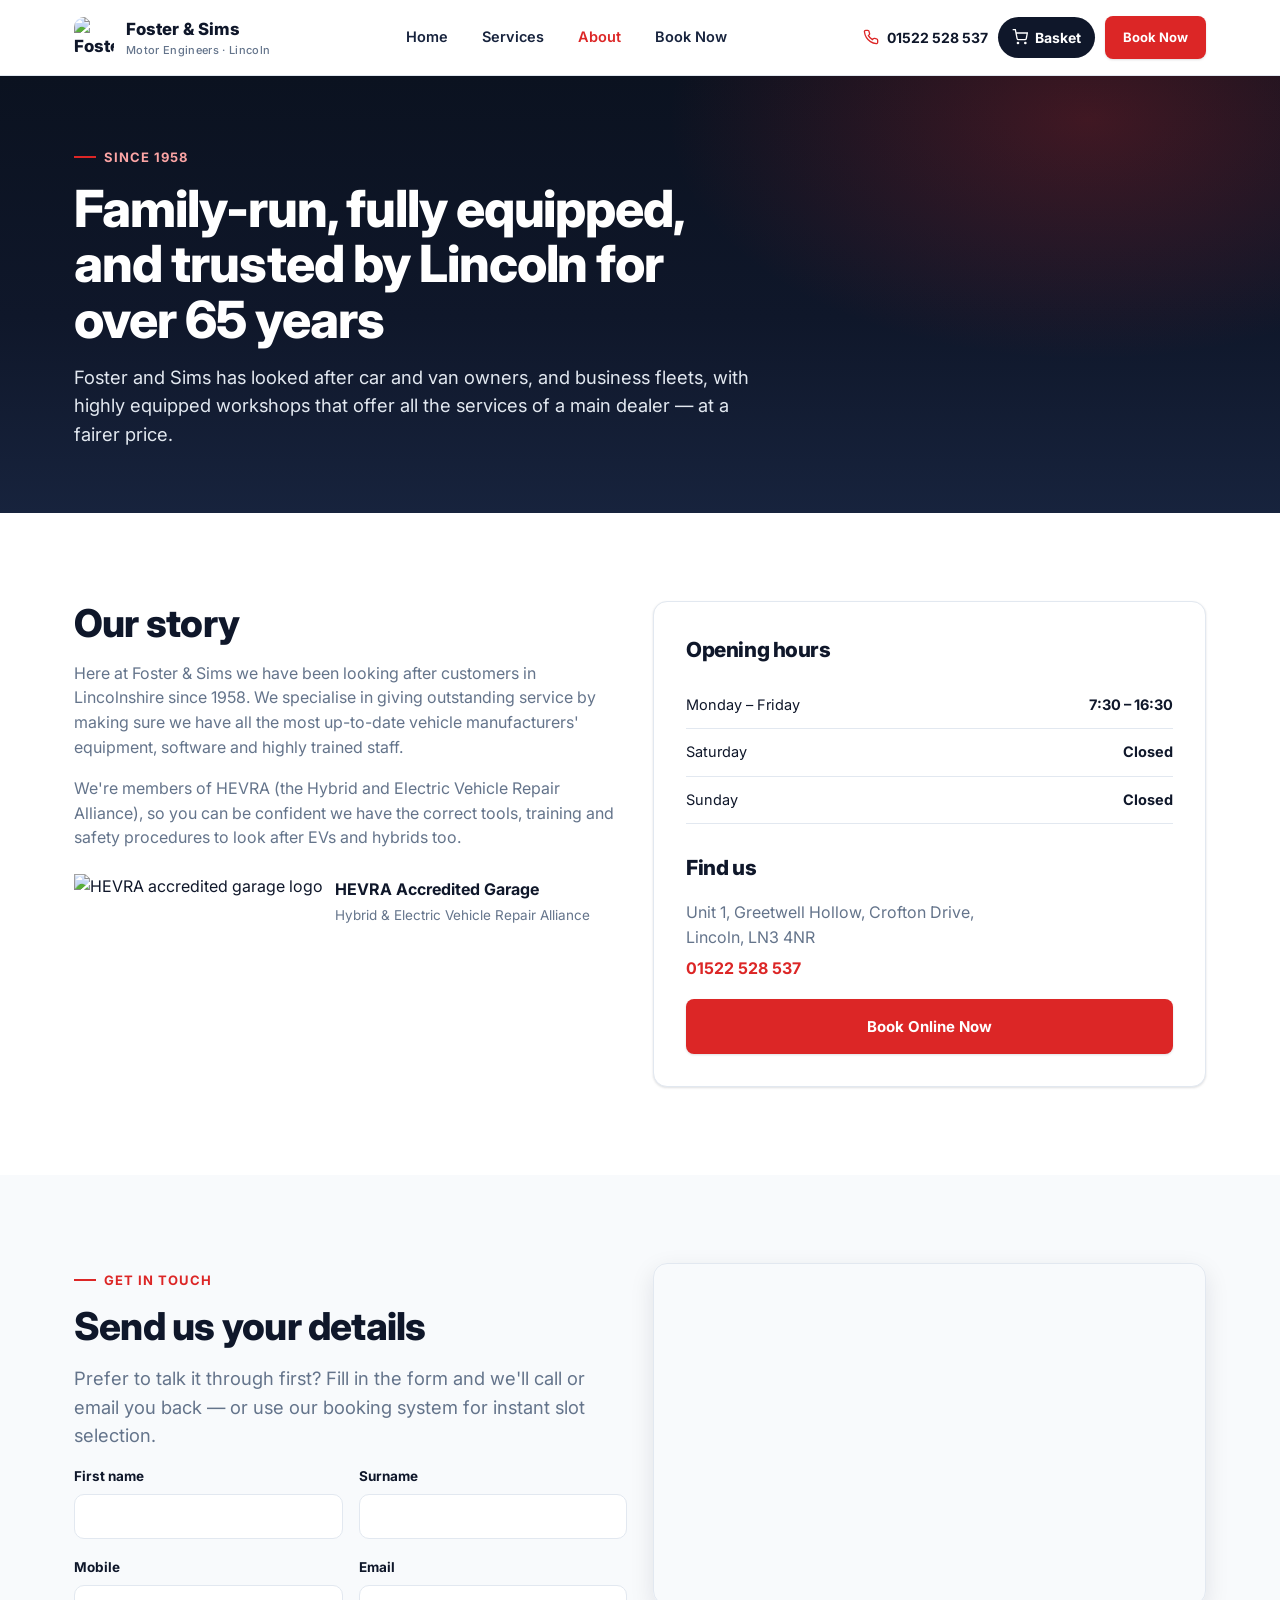
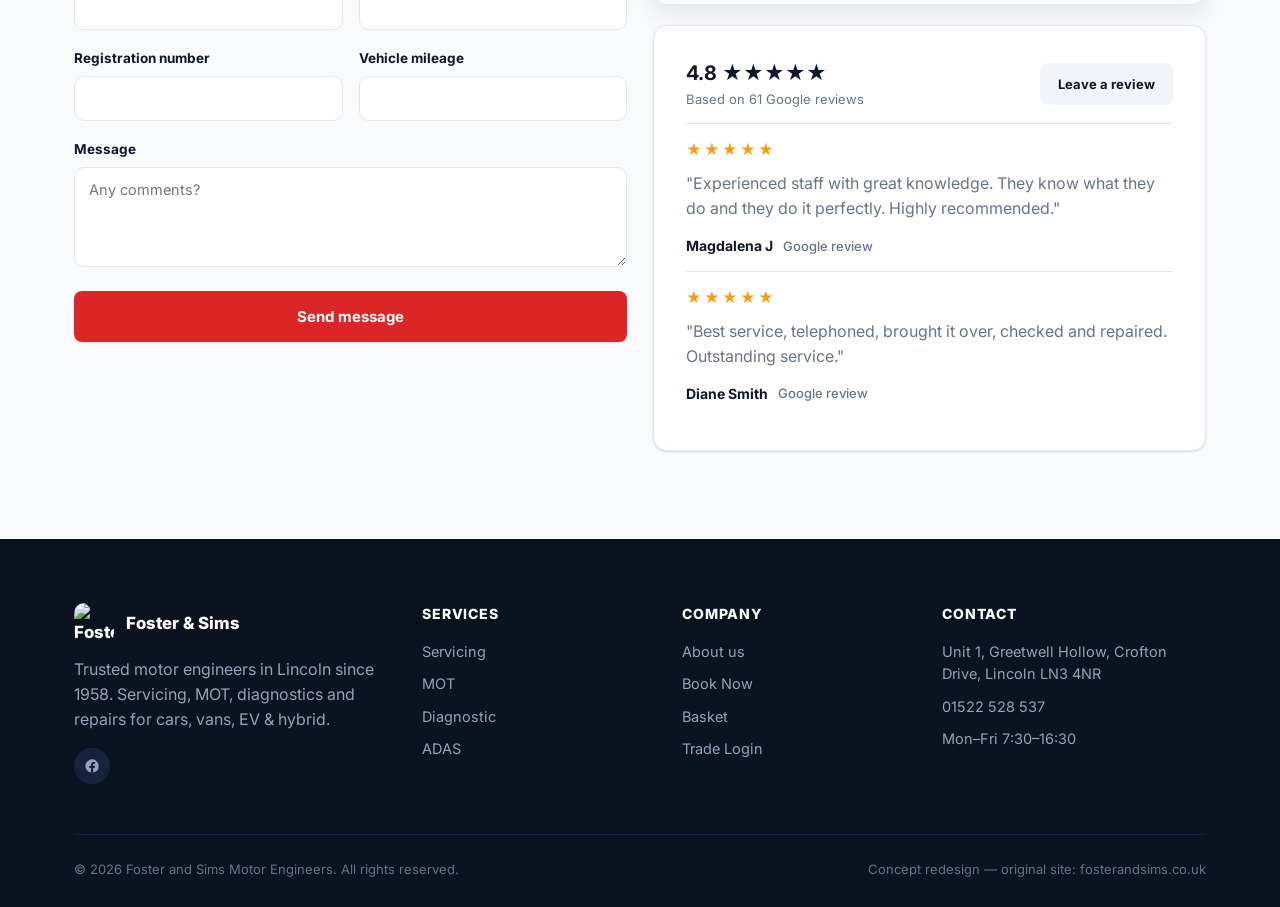
==== commit e5fdf8f1: "Fix hero sections losing side padding on all screen sizes .hero-inner and two inline-styled hero con" ====
--- a/about.html
+++ b/about.html
@@ -56,7 +56,7 @@
 </header>
 
 <section class="hero">
-  <div class="container" style="position:relative; padding:64px 0 48px;">
+  <div class="container" style="position:relative; padding-top:64px; padding-bottom:48px;">
     <div class="eyebrow" style="color:#fca5a5;">Since 1958</div>
     <h1 style="color:white; max-width:700px;">Family-run, fully equipped, and trusted by Lincoln for over 65 years</h1>
     <p class="lede" style="color:var(--slate-200); max-width:680px;">Foster and Sims has looked after car and van owners, and business fleets, with highly equipped workshops that offer all the services of a main dealer — at a fairer price.</p>
--- a/css/styles.css
+++ b/css/styles.css
@@ -189,7 +189,7 @@
   background: radial-gradient(700px 400px at 85% 10%, rgba(220,38,38,0.25), transparent 60%);
   pointer-events: none;
 }
-.hero-inner { position: relative; display: grid; grid-template-columns: 1.1fr 0.9fr; gap: 48px; align-items: center; padding: 80px 0 70px; }
+.hero-inner { position: relative; display: grid; grid-template-columns: 1.1fr 0.9fr; gap: 48px; align-items: center; padding-top: 80px; padding-bottom: 70px; }
 .hero h1 { color: var(--white); }
 .hero .lede { color: var(--slate-200); }
 .hero-badges { display: flex; gap: 22px; margin-top: 34px; flex-wrap: wrap; }
